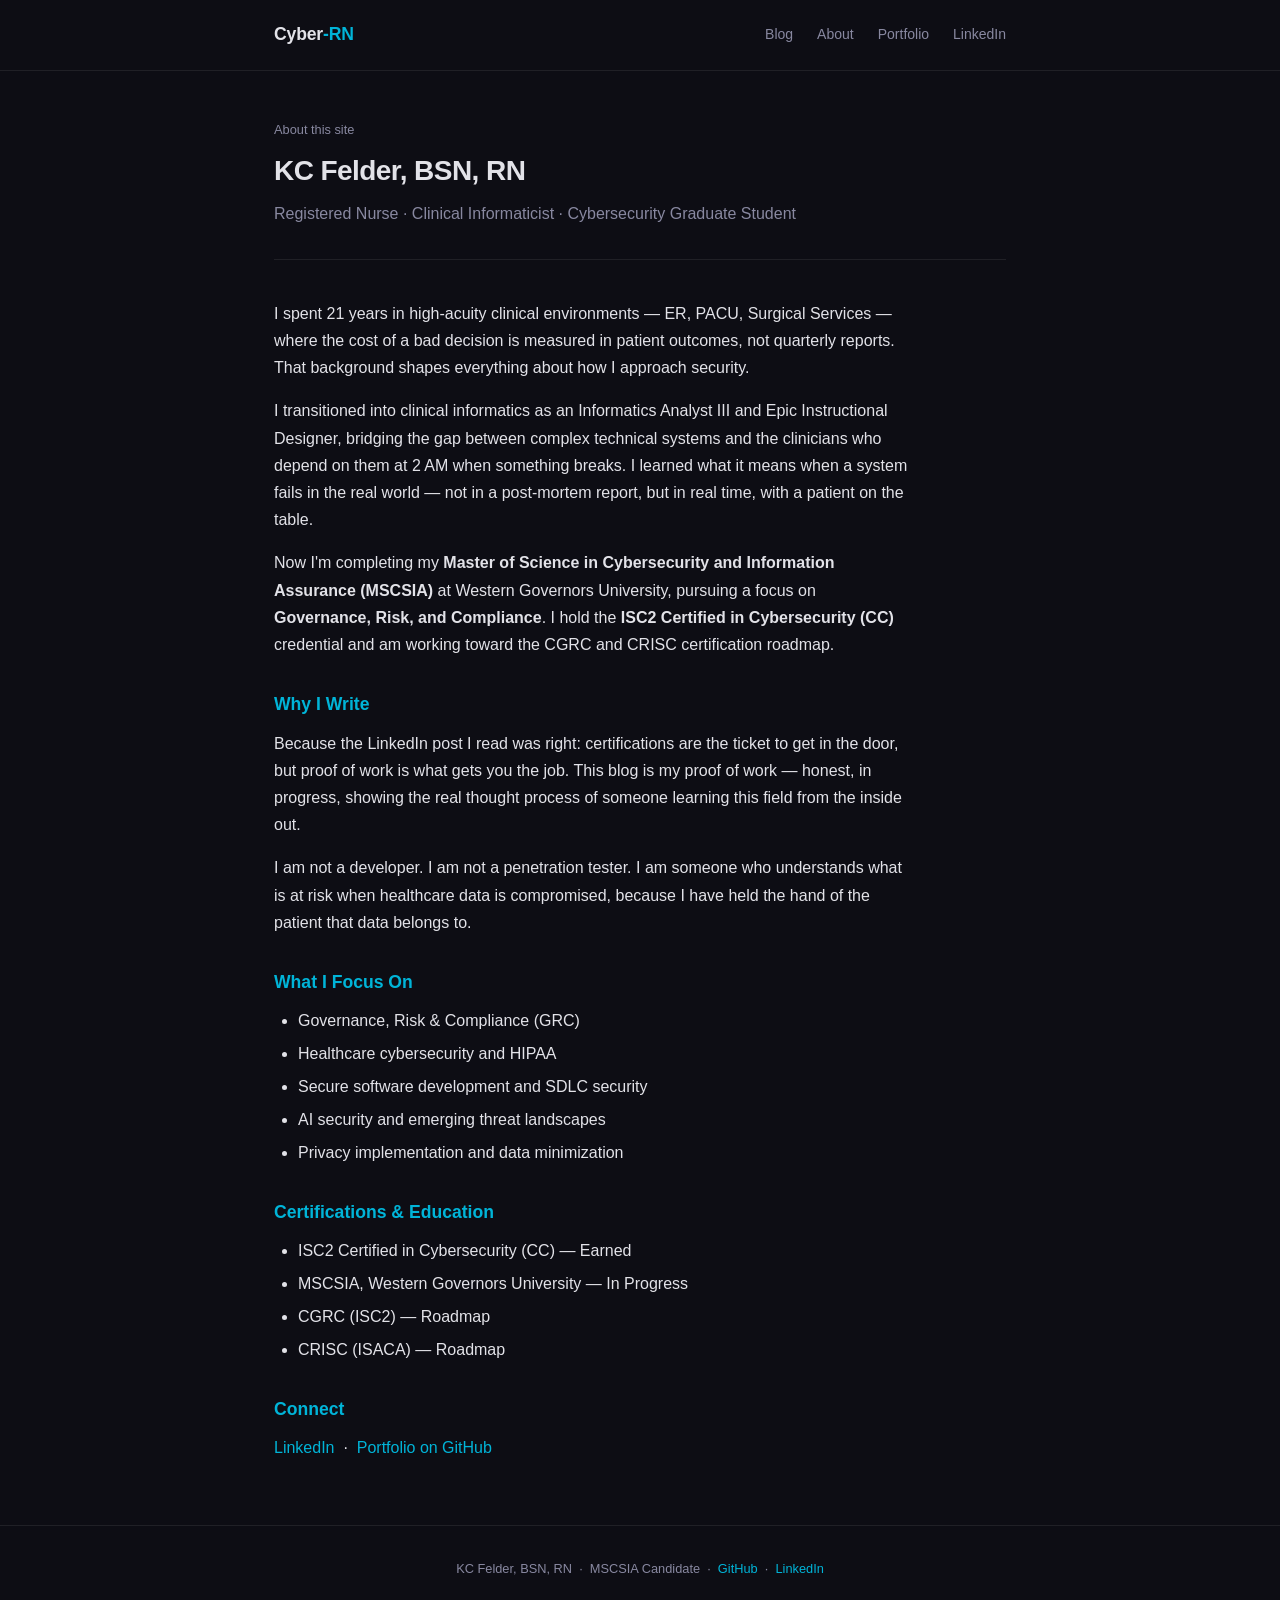
==== about.html @ a0ca66a5 "Launch: homepage, about page, and three blog posts" ====
<!DOCTYPE html>
<html lang="en">
<head>
  <meta charset="UTF-8" />
  <meta name="viewport" content="width=device-width, initial-scale=1.0" />
  <title>About | Cyber-RN</title>
  <link rel="stylesheet" href="css/style.css" />
</head>
<body>

  <header class="site-header">
    <div class="inner">
      <span class="site-title">Cyber<span>-RN</span></span>
      <nav>
        <a href="index.html">Blog</a>
        <a href="about.html">About</a>
        <a href="https://github.com/Cyber-RN/Cybersecurity-Portfolio" target="_blank">Portfolio</a>
        <a href="https://www.linkedin.com/in/kc-felder-a551803ba" target="_blank">LinkedIn</a>
      </nav>
    </div>
  </header>

  <main class="site-main">
    <div class="inner">

      <div class="post-header">
        <div class="meta"><span>About this site</span></div>
        <h1>KC Felder, BSN, RN</h1>
        <p class="subtitle">Registered Nurse · Clinical Informaticist · Cybersecurity Graduate Student</p>
      </div>

      <div class="about-body">

        <p>I spent 21 years in high-acuity clinical environments — ER, PACU, Surgical Services — where the cost of a bad decision is measured in patient outcomes, not quarterly reports. That background shapes everything about how I approach security.</p>

        <p>I transitioned into clinical informatics as an Informatics Analyst III and Epic Instructional Designer, bridging the gap between complex technical systems and the clinicians who depend on them at 2 AM when something breaks. I learned what it means when a system fails in the real world — not in a post-mortem report, but in real time, with a patient on the table.</p>

        <p>Now I'm completing my <strong>Master of Science in Cybersecurity and Information Assurance (MSCSIA)</strong> at Western Governors University, pursuing a focus on <strong>Governance, Risk, and Compliance</strong>. I hold the <strong>ISC2 Certified in Cybersecurity (CC)</strong> credential and am working toward the CGRC and CRISC certification roadmap.</p>

        <h2>Why I Write</h2>

        <p>Because the LinkedIn post I read was right: certifications are the ticket to get in the door, but proof of work is what gets you the job. This blog is my proof of work — honest, in progress, showing the real thought process of someone learning this field from the inside out.</p>

        <p>I am not a developer. I am not a penetration tester. I am someone who understands what is at risk when healthcare data is compromised, because I have held the hand of the patient that data belongs to.</p>

        <h2>What I Focus On</h2>
        <ul>
          <li>Governance, Risk & Compliance (GRC)</li>
          <li>Healthcare cybersecurity and HIPAA</li>
          <li>Secure software development and SDLC security</li>
          <li>AI security and emerging threat landscapes</li>
          <li>Privacy implementation and data minimization</li>
        </ul>

        <h2>Certifications & Education</h2>
        <ul>
          <li>ISC2 Certified in Cybersecurity (CC) — Earned</li>
          <li>MSCSIA, Western Governors University — In Progress</li>
          <li>CGRC (ISC2) — Roadmap</li>
          <li>CRISC (ISACA) — Roadmap</li>
        </ul>

        <h2>Connect</h2>
        <p>
          <a href="https://www.linkedin.com/in/kc-felder-a551803ba" target="_blank">LinkedIn</a> &nbsp;·&nbsp;
          <a href="https://github.com/Cyber-RN/Cybersecurity-Portfolio" target="_blank">Portfolio on GitHub</a>
        </p>

      </div>
    </div>
  </main>

  <footer class="site-footer">
    <div class="inner">
      <p>KC Felder, BSN, RN &nbsp;·&nbsp; MSCSIA Candidate &nbsp;·&nbsp; <a href="https://github.com/Cyber-RN" target="_blank">GitHub</a> &nbsp;·&nbsp; <a href="https://www.linkedin.com/in/kc-felder-a551803ba" target="_blank">LinkedIn</a></p>
    </div>
  </footer>

</body>
</html>
---- css/style.css ----
*, *::before, *::after { box-sizing: border-box; margin: 0; padding: 0; }

:root {
  --bg:        #0d0d14;
  --bg-card:   #13131f;
  --border:    rgba(255,255,255,0.08);
  --text:      #e2e2e8;
  --muted:     #8888a0;
  --accent:    #00b4d8;
  --accent2:   #7c3aed;
  --danger:    #f87171;
  --font:      -apple-system, BlinkMacSystemFont, "Segoe UI", Roboto, sans-serif;
  --font-mono: "Courier New", Courier, monospace;
}

html { font-size: 16px; }

body {
  background: var(--bg);
  color: var(--text);
  font-family: var(--font);
  line-height: 1.7;
  min-height: 100vh;
}

a { color: var(--accent); text-decoration: none; }
a:hover { text-decoration: underline; }

/* ── Layout ── */
.site-header {
  border-bottom: 1px solid var(--border);
  padding: 1.25rem 0;
}

.site-header .inner,
.site-main .inner,
.site-footer .inner {
  max-width: 780px;
  margin: 0 auto;
  padding: 0 1.5rem;
}

.site-header .inner {
  display: flex;
  align-items: center;
  justify-content: space-between;
  flex-wrap: wrap;
  gap: 0.75rem;
}

.site-title {
  font-size: 1.1rem;
  font-weight: 700;
  color: var(--text);
  letter-spacing: -0.01em;
}

.site-title span { color: var(--accent); }

nav { display: flex; gap: 1.5rem; }

nav a {
  color: var(--muted);
  font-size: 0.875rem;
  transition: color 0.15s;
}

nav a:hover { color: var(--text); text-decoration: none; }

.site-main { padding: 3rem 0; }

.site-footer {
  border-top: 1px solid var(--border);
  padding: 2rem 0;
  text-align: center;
  color: var(--muted);
  font-size: 0.8rem;
}

/* ── Hero ── */
.hero {
  margin-bottom: 3rem;
  padding-bottom: 2.5rem;
  border-bottom: 1px solid var(--border);
}

.hero h1 {
  font-size: 1.75rem;
  font-weight: 700;
  line-height: 1.25;
  margin-bottom: 0.75rem;
  letter-spacing: -0.02em;
}

.hero h1 span { color: var(--accent); }

.hero p {
  color: var(--muted);
  font-size: 1rem;
  max-width: 560px;
}

.badge-row {
  display: flex;
  flex-wrap: wrap;
  gap: 0.5rem;
  margin-top: 1.25rem;
}

.badge {
  font-size: 0.7rem;
  padding: 0.25rem 0.65rem;
  border-radius: 999px;
  border: 1px solid var(--border);
  color: var(--muted);
  letter-spacing: 0.03em;
  text-transform: uppercase;
}

.badge.accent { border-color: var(--accent); color: var(--accent); }

/* ── Post cards ── */
.section-label {
  font-size: 0.7rem;
  text-transform: uppercase;
  letter-spacing: 0.1em;
  color: var(--muted);
  margin-bottom: 1.25rem;
}

.post-list { display: flex; flex-direction: column; gap: 1rem; }

.post-card {
  background: var(--bg-card);
  border: 1px solid var(--border);
  border-radius: 8px;
  padding: 1.25rem 1.5rem;
  transition: border-color 0.15s;
}

.post-card:hover { border-color: rgba(0,180,216,0.3); }

.post-card .meta {
  font-size: 0.75rem;
  color: var(--muted);
  margin-bottom: 0.4rem;
  display: flex;
  gap: 1rem;
  flex-wrap: wrap;
}

.post-card .tag {
  color: var(--accent2);
}

.post-card h2 {
  font-size: 1.05rem;
  font-weight: 600;
  margin-bottom: 0.4rem;
  letter-spacing: -0.01em;
}

.post-card h2 a { color: var(--text); }
.post-card h2 a:hover { color: var(--accent); text-decoration: none; }

.post-card p {
  color: var(--muted);
  font-size: 0.875rem;
  line-height: 1.6;
}

/* ── Post page ── */
.post-header {
  margin-bottom: 2.5rem;
  padding-bottom: 2rem;
  border-bottom: 1px solid var(--border);
}

.post-header .back {
  font-size: 0.8rem;
  color: var(--muted);
  display: inline-block;
  margin-bottom: 1.25rem;
}

.post-header .back:hover { color: var(--accent); text-decoration: none; }

.post-header .meta {
  font-size: 0.8rem;
  color: var(--muted);
  margin-bottom: 0.75rem;
  display: flex;
  gap: 1rem;
  flex-wrap: wrap;
}

.post-header h1 {
  font-size: 1.75rem;
  font-weight: 700;
  line-height: 1.25;
  letter-spacing: -0.02em;
  margin-bottom: 0.75rem;
}

.post-header .subtitle {
  color: var(--muted);
  font-size: 1rem;
}

.post-body { max-width: 680px; }

.post-body h2 {
  font-size: 1.15rem;
  font-weight: 600;
  margin: 2rem 0 0.75rem;
  letter-spacing: -0.01em;
  color: var(--text);
}

.post-body h3 {
  font-size: 1rem;
  font-weight: 600;
  margin: 1.5rem 0 0.5rem;
  color: var(--accent);
}

.post-body p { margin-bottom: 1.1rem; color: var(--text); }

.post-body ul, .post-body ol {
  margin: 0 0 1.1rem 1.5rem;
  color: var(--text);
}

.post-body li { margin-bottom: 0.4rem; }

.post-body strong { color: var(--text); font-weight: 600; }

.post-body em { color: var(--muted); font-style: italic; }

.post-body code {
  font-family: var(--font-mono);
  font-size: 0.85em;
  background: rgba(255,255,255,0.06);
  padding: 0.15em 0.4em;
  border-radius: 4px;
  color: var(--accent);
}

.post-body blockquote {
  border-left: 3px solid var(--accent2);
  padding: 0.75rem 1.25rem;
  margin: 1.5rem 0;
  background: rgba(124,58,237,0.05);
  border-radius: 0 6px 6px 0;
}

.post-body blockquote p {
  color: var(--muted);
  margin: 0;
  font-style: italic;
}

.callout {
  background: rgba(0,180,216,0.06);
  border: 1px solid rgba(0,180,216,0.2);
  border-radius: 6px;
  padding: 1rem 1.25rem;
  margin: 1.5rem 0;
  font-size: 0.9rem;
}

.callout .label {
  font-size: 0.7rem;
  text-transform: uppercase;
  letter-spacing: 0.08em;
  color: var(--accent);
  font-weight: 600;
  margin-bottom: 0.4rem;
}

/* ── About page ── */
.about-body { max-width: 640px; }
.about-body h2 { font-size: 1.1rem; font-weight: 600; margin: 2rem 0 0.6rem; color: var(--accent); }
.about-body p { margin-bottom: 1rem; color: var(--text); }
.about-body ul { margin: 0 0 1rem 1.5rem; }
.about-body li { margin-bottom: 0.35rem; color: var(--text); }

/* ── Responsive ── */
@media (max-width: 600px) {
  .hero h1 { font-size: 1.4rem; }
  .post-header h1 { font-size: 1.4rem; }
}
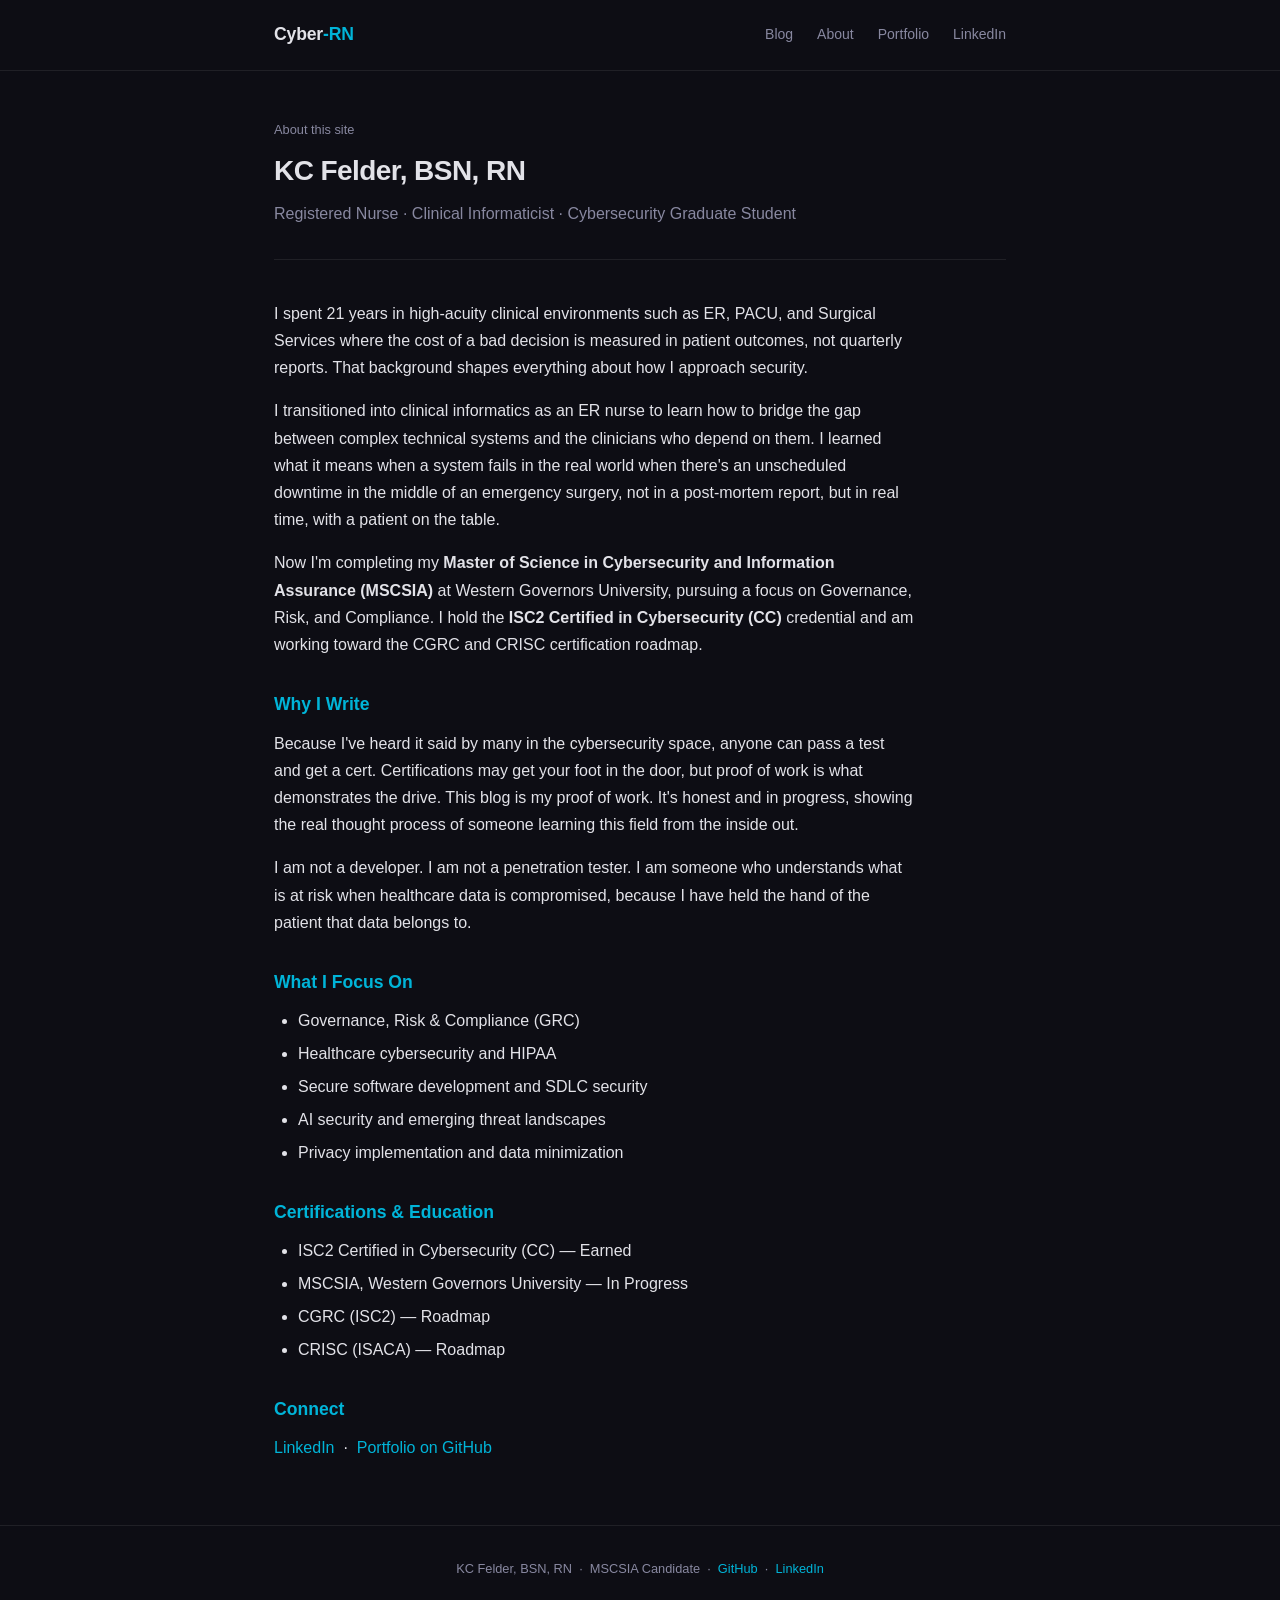
==== commit f3cc5fc6: "Revise About page to KC's voice" ====
--- a/about.html
+++ b/about.html
@@ -31,15 +31,15 @@
 
       <div class="about-body">
 
-        <p>I spent 21 years in high-acuity clinical environments — ER, PACU, Surgical Services — where the cost of a bad decision is measured in patient outcomes, not quarterly reports. That background shapes everything about how I approach security.</p>
+        <p>I spent 21 years in high-acuity clinical environments such as ER, PACU, and Surgical Services where the cost of a bad decision is measured in patient outcomes, not quarterly reports. That background shapes everything about how I approach security.</p>
 
-        <p>I transitioned into clinical informatics as an Informatics Analyst III and Epic Instructional Designer, bridging the gap between complex technical systems and the clinicians who depend on them at 2 AM when something breaks. I learned what it means when a system fails in the real world — not in a post-mortem report, but in real time, with a patient on the table.</p>
+        <p>I transitioned into clinical informatics as an ER nurse to learn how to bridge the gap between complex technical systems and the clinicians who depend on them. I learned what it means when a system fails in the real world when there's an unscheduled downtime in the middle of an emergency surgery, not in a post-mortem report, but in real time, with a patient on the table.</p>
 
-        <p>Now I'm completing my <strong>Master of Science in Cybersecurity and Information Assurance (MSCSIA)</strong> at Western Governors University, pursuing a focus on <strong>Governance, Risk, and Compliance</strong>. I hold the <strong>ISC2 Certified in Cybersecurity (CC)</strong> credential and am working toward the CGRC and CRISC certification roadmap.</p>
+        <p>Now I'm completing my <strong>Master of Science in Cybersecurity and Information Assurance (MSCSIA)</strong> at Western Governors University, pursuing a focus on Governance, Risk, and Compliance. I hold the <strong>ISC2 Certified in Cybersecurity (CC)</strong> credential and am working toward the CGRC and CRISC certification roadmap.</p>
 
         <h2>Why I Write</h2>
 
-        <p>Because the LinkedIn post I read was right: certifications are the ticket to get in the door, but proof of work is what gets you the job. This blog is my proof of work — honest, in progress, showing the real thought process of someone learning this field from the inside out.</p>
+        <p>Because I've heard it said by many in the cybersecurity space, anyone can pass a test and get a cert. Certifications may get your foot in the door, but proof of work is what demonstrates the drive. This blog is my proof of work. It's honest and in progress, showing the real thought process of someone learning this field from the inside out.</p>
 
         <p>I am not a developer. I am not a penetration tester. I am someone who understands what is at risk when healthcare data is compromised, because I have held the hand of the patient that data belongs to.</p>
 
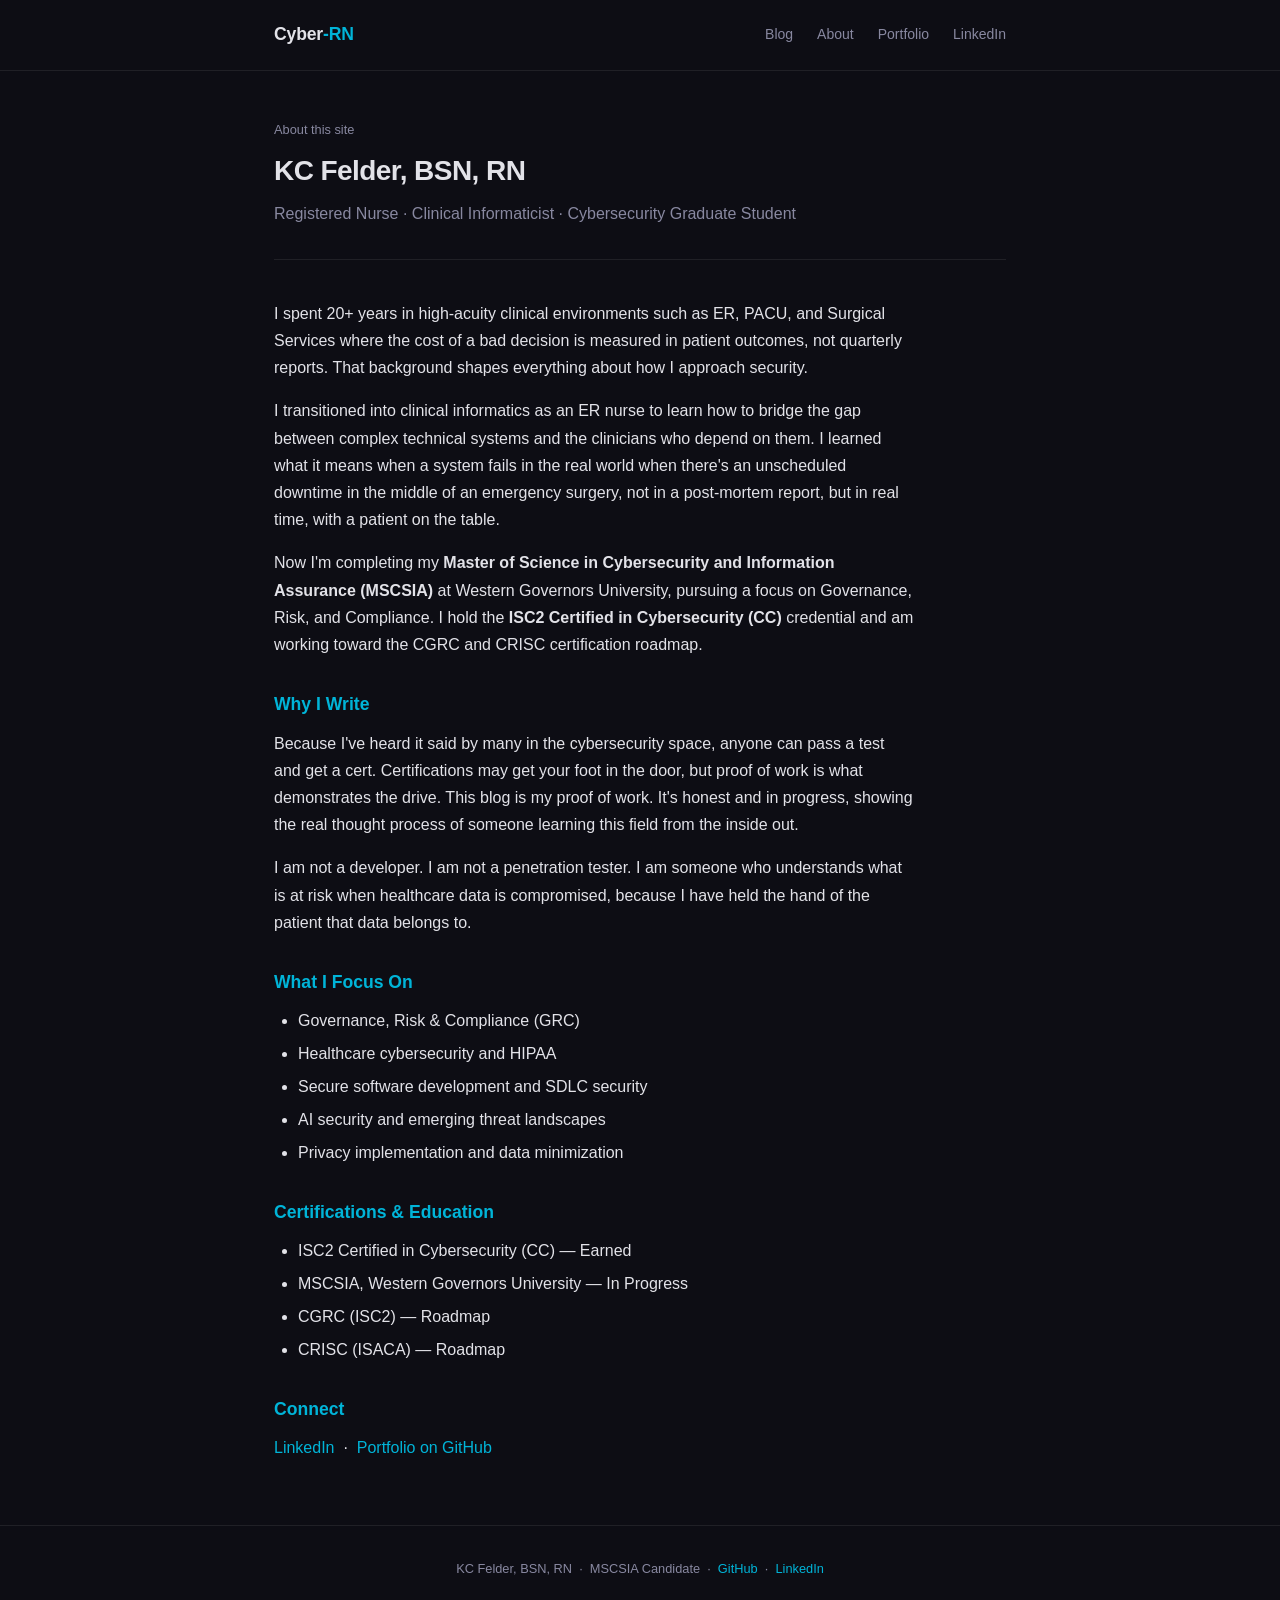
==== commit f6918a7a: "Use consistent clinical experience wording" ====
--- a/about.html
+++ b/about.html
@@ -5,6 +5,14 @@
   <meta name="viewport" content="width=device-width, initial-scale=1.0" />
   <title>About | Cyber-RN</title>
   <link rel="stylesheet" href="css/style.css" />
+  <!-- Google tag (gtag.js) -->
+  <script async src="https://www.googletagmanager.com/gtag/js?id=G-4M5VVRE098"></script>
+  <script>
+    window.dataLayer = window.dataLayer || [];
+    function gtag(){dataLayer.push(arguments);}
+    gtag('js', new Date());
+    gtag('config', 'G-4M5VVRE098');
+  </script>
 </head>
 <body>
 
@@ -31,7 +39,7 @@
 
       <div class="about-body">
 
-        <p>I spent 21 years in high-acuity clinical environments such as ER, PACU, and Surgical Services where the cost of a bad decision is measured in patient outcomes, not quarterly reports. That background shapes everything about how I approach security.</p>
+        <p>I spent 20+ years in high-acuity clinical environments such as ER, PACU, and Surgical Services where the cost of a bad decision is measured in patient outcomes, not quarterly reports. That background shapes everything about how I approach security.</p>
 
         <p>I transitioned into clinical informatics as an ER nurse to learn how to bridge the gap between complex technical systems and the clinicians who depend on them. I learned what it means when a system fails in the real world when there's an unscheduled downtime in the middle of an emergency surgery, not in a post-mortem report, but in real time, with a patient on the table.</p>
 
--- a/css/style.css
+++ b/css/style.css
@@ -278,6 +278,61 @@
   margin-bottom: 0.4rem;
 }
 
+/* ── Sources ── */
+.sources-label {
+  font-size: 0.75rem;
+  text-transform: uppercase;
+  letter-spacing: 0.08em;
+  color: var(--muted);
+  font-weight: 600;
+  margin: 2rem 0 0.4rem;
+}
+
+.sources {
+  margin: 0 0 1.5rem;
+  padding-left: 1.25rem;
+  font-size: 0.88rem;
+  color: var(--muted);
+}
+
+.sources li {
+  margin-bottom: 0.3rem;
+}
+
+/* ── Story section ── */
+.story-section {
+  margin-bottom: 3rem;
+  padding-bottom: 2.5rem;
+  border-bottom: 1px solid var(--border);
+}
+
+.story-section .story-body {
+  background: var(--bg-card);
+  border: 1px solid var(--border);
+  border-left: 3px solid var(--accent2);
+  border-radius: 0 8px 8px 0;
+  padding: 1.75rem 2rem;
+  max-width: 680px;
+}
+
+.story-section .story-body p {
+  color: var(--text);
+  font-size: 0.975rem;
+  line-height: 1.8;
+  margin-bottom: 1.1rem;
+}
+
+.story-section .story-body p:last-child { margin-bottom: 0; }
+
+.story-read-more {
+  display: inline-block;
+  margin-top: 1rem;
+  font-size: 0.875rem;
+  color: var(--accent2);
+}
+
+.story-read-more:hover { color: var(--accent); text-decoration: none; }
+
 /* ── About page ── */
 .about-body { max-width: 640px; }
 .about-body h2 { font-size: 1.1rem; font-weight: 600; margin: 2rem 0 0.6rem; color: var(--accent); }
